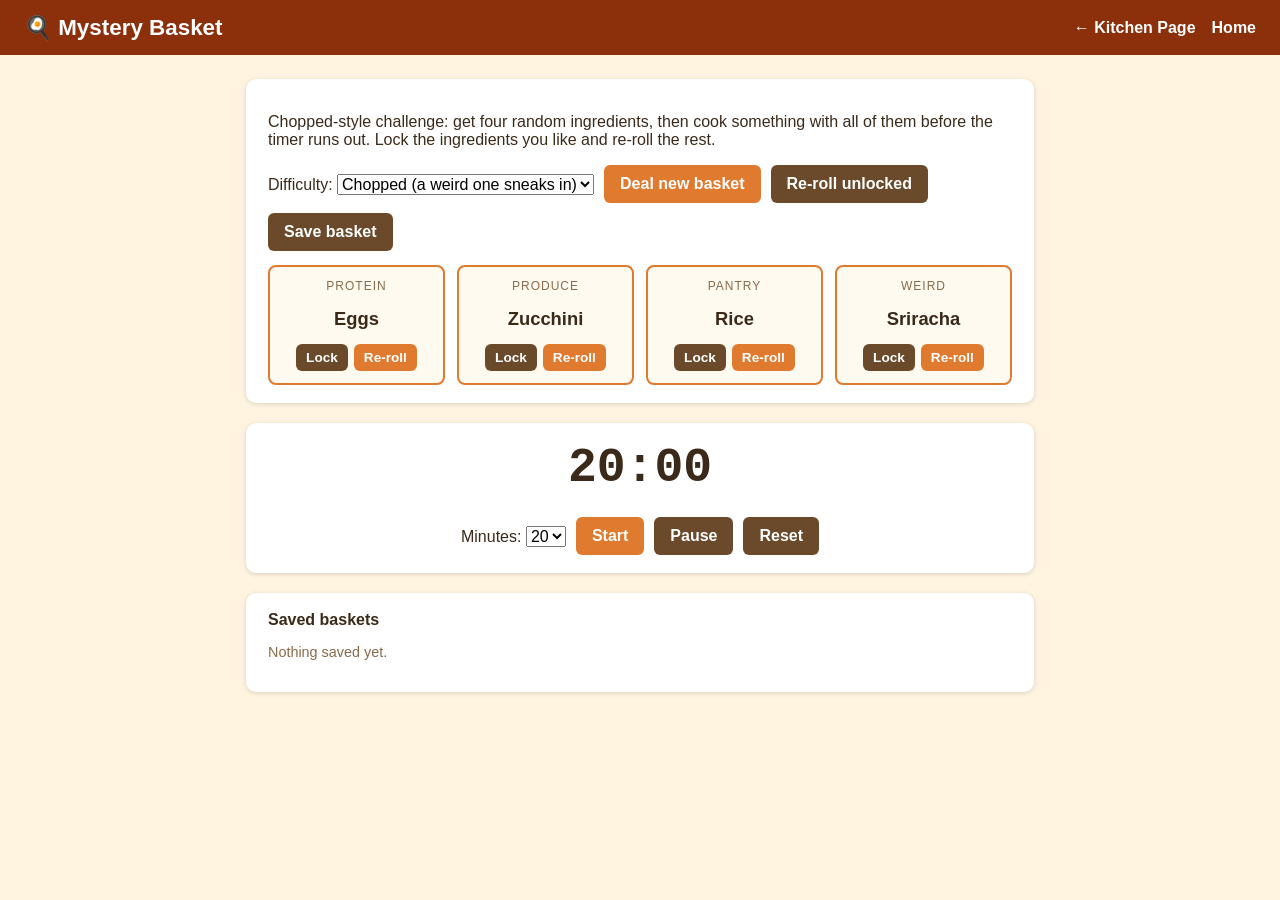
==== app.html @ 7ee99f52 "Add files via upload" ====
<!DOCTYPE html>
<html lang="en">
<head>
<meta charset="UTF-8">
<meta name="viewport" content="width=device-width, initial-scale=1">
<title>Mystery Basket</title>
<style>
  :root { --brand:#8c2f0b; --accent:#e07a2f; --bg:#fff4e0; --ink:#3b2a1a; }
  * { box-sizing: border-box; }
  body { margin:0; font-family: Arial, sans-serif; background:var(--bg); color:var(--ink); }
  header { background:var(--brand); color:#fff; padding:14px 24px; display:flex; justify-content:space-between; align-items:center; flex-wrap:wrap; gap:8px; }
  header a { color:#fff; font-weight:bold; text-decoration:none; margin-left:16px; }
  h1 { margin:0; font-size:1.4rem; }
  main { max-width:820px; margin:24px auto; padding:0 16px; }
  .panel { background:#fff; border-radius:10px; padding:18px 22px; margin-bottom:20px; box-shadow:0 1px 5px rgba(0,0,0,.15); }
  .controls { display:flex; gap:10px; flex-wrap:wrap; align-items:center; }
  button { font-size:1rem; border:0; border-radius:6px; padding:10px 16px; cursor:pointer; background:var(--accent); color:#fff; font-weight:bold; }
  button:hover { filter:brightness(.92); }
  button.secondary { background:#6b4a2b; }
  button.small { padding:6px 10px; font-size:.85rem; }
  select, label { font-size:1rem; }
  #basket { display:grid; grid-template-columns:repeat(auto-fit,minmax(170px,1fr)); gap:12px; margin-top:14px; }
  .item { border:2px solid var(--accent); border-radius:8px; padding:12px; text-align:center; background:#fffaf0; min-height:120px; display:flex; flex-direction:column; justify-content:space-between; }
  .item.locked { border-color:var(--brand); background:#ffe3b3; }
  .cat { font-size:.75rem; text-transform:uppercase; letter-spacing:1px; color:#8a6a4a; }
  .name { font-size:1.15rem; font-weight:bold; margin:8px 0; }
  .item-buttons { display:flex; gap:6px; justify-content:center; }
  #timer { font-size:3rem; font-weight:bold; text-align:center; font-family:"Courier New",monospace; }
  #timer.warn { color:#c0392b; }
  #status { text-align:center; min-height:1.4em; font-weight:bold; }
  ul#history { padding-left:20px; margin:8px 0 0; }
  .muted { color:#8a6a4a; font-size:.9rem; }
</style>
</head>
<body>
<header>
  <h1>&#127859; Mystery Basket</h1>
  <nav><a href="scratch.html">&larr; Kitchen Page</a><a href="index.html">Home</a></nav>
</header>

<main>
  <div class="panel">
    <p>Chopped-style challenge: get four random ingredients, then cook something with all of them before the timer runs out.
       Lock the ingredients you like and re-roll the rest.</p>
    <div class="controls">
      <label>Difficulty:
        <select id="difficulty">
          <option value="easy">Friendly (normal pantry items)</option>
          <option value="medium" selected>Chopped (a weird one sneaks in)</option>
          <option value="hard">Chaos (two weird ingredients)</option>
        </select>
      </label>
      <button id="deal">Deal new basket</button>
      <button id="reroll" class="secondary">Re-roll unlocked</button>
      <button id="save" class="secondary">Save basket</button>
    </div>
    <div id="basket" aria-live="polite"></div>
  </div>

  <div class="panel">
    <div id="timer">20:00</div>
    <div id="status"></div>
    <div class="controls" style="justify-content:center;">
      <label>Minutes: <select id="minutes"><option>10</option><option>15</option><option selected>20</option><option>30</option></select></label>
      <button id="start">Start</button>
      <button id="pause" class="secondary">Pause</button>
      <button id="reset" class="secondary">Reset</button>
    </div>
  </div>

  <div class="panel">
    <strong>Saved baskets</strong>
    <ul id="history"></ul>
    <p class="muted" id="history-empty">Nothing saved yet.</p>
  </div>
</main>

<script>
  // Ingredient pools by category. "weird" items are the Chopped-style curveballs.
  const POOLS = {
    Protein:  ["Chicken thighs","Ground beef","Salmon","Shrimp","Eggs","Tofu","Pork chops","Canned tuna","Sausage","Black beans"],
    Produce:  ["Sweet potato","Spinach","Bell pepper","Mango","Zucchini","Mushrooms","Apples","Cabbage","Lemons","Avocado"],
    Pantry:   ["Pasta","Rice","Tortillas","Peanut butter","Coconut milk","Oats","Honey","Soy sauce","Bread","Canned tomatoes"],
    Weird:    ["Gummy bears","Pickle juice","Hot Cheetos","Marshmallows","Ranch dressing","Canned spaghetti","Crushed Oreos","Sriracha","Maple syrup","Sardines"]
  };
  const NORMAL_CATS = ["Protein","Produce","Pantry"];

  let basket = [];      // [{cat, name, locked}]
  let timerId = null, remaining = 20 * 60;

  const $ = id => document.getElementById(id);
  const pick = arr => arr[Math.floor(Math.random() * arr.length)];

  // Which categories fill the 4 slots for each difficulty
  function slotsFor(level) {
    if (level === "easy")   return ["Protein","Produce","Pantry", pick(NORMAL_CATS)];
    if (level === "medium") return ["Protein","Produce","Pantry","Weird"];
    return ["Protein", pick(["Produce","Pantry"]), "Weird", "Weird"];
  }

  function rollItem(cat, avoid) {
    let name, tries = 0;
    do { name = pick(POOLS[cat]); tries++; } while (avoid.includes(name) && tries < 30);
    return { cat, name, locked: false };
  }

  function deal() {
    const slots = slotsFor($("difficulty").value);
    basket = [];
    slots.forEach(cat => basket.push(rollItem(cat, basket.map(b => b.name))));
    render();
  }

  function rerollUnlocked() {
    if (!basket.length) return deal();
    basket = basket.map((it, i) => {
      if (it.locked) return it;
      return rollItem(it.cat, basket.map(b => b.name));
    });
    render();
  }

  function rerollOne(i) {
    if (basket[i].locked) return;
    basket[i] = rollItem(basket[i].cat, basket.map(b => b.name));
    render();
  }

  function toggleLock(i) { basket[i].locked = !basket[i].locked; render(); }

  function render() {
    const el = $("basket");
    el.innerHTML = "";
    basket.forEach((it, i) => {
      const d = document.createElement("div");
      d.className = "item" + (it.locked ? " locked" : "");
      d.innerHTML = '<div class="cat"></div><div class="name"></div><div class="item-buttons"></div>';
      d.querySelector(".cat").textContent = it.cat;
      d.querySelector(".name").textContent = it.name;
      const bar = d.querySelector(".item-buttons");
      const lock = document.createElement("button");
      lock.className = "small secondary";
      lock.textContent = it.locked ? "Unlock" : "Lock";
      lock.onclick = () => toggleLock(i);
      const re = document.createElement("button");
      re.className = "small";
      re.textContent = "Re-roll";
      re.onclick = () => rerollOne(i);
      bar.append(lock, re);
      el.appendChild(d);
    });
  }

  /* ---------- Timer ---------- */
  function fmt(s) {
    const m = String(Math.floor(s / 60)).padStart(2, "0");
    const r = String(s % 60).padStart(2, "0");
    return m + ":" + r;
  }
  function drawTimer() {
    $("timer").textContent = fmt(remaining);
    $("timer").classList.toggle("warn", remaining <= 60 && remaining > 0);
  }
  function start() {
    if (timerId) return;
    if (!basket.length) deal();
    if (remaining <= 0) remaining = parseInt($("minutes").value, 10) * 60;
    $("status").textContent = "Cook!";
    timerId = setInterval(() => {
      remaining--;
      drawTimer();
      if (remaining === 60) $("status").textContent = "One minute left!";
      if (remaining <= 0) {
        clearInterval(timerId); timerId = null;
        $("status").textContent = "Time! Hands up, step away from the stove.";
      }
    }, 1000);
  }
  function pause() {
    if (timerId) { clearInterval(timerId); timerId = null; $("status").textContent = "Paused"; }
  }
  function resetTimer() {
    pause();
    remaining = parseInt($("minutes").value, 10) * 60;
    $("status").textContent = "";
    drawTimer();
  }

  /* ---------- Saved baskets (localStorage, wrapped in try/catch) ---------- */
  function loadSaved() {
    try { return JSON.parse(localStorage.getItem("baskets") || "[]"); } catch (e) { return []; }
  }
  function storeSaved(list) {
    try { localStorage.setItem("baskets", JSON.stringify(list)); } catch (e) { /* storage unavailable */ }
  }
  let saved = loadSaved();
  function renderSaved() {
    const ul = $("history");
    ul.innerHTML = "";
    saved.slice().reverse().forEach(txt => {
      const li = document.createElement("li");
      li.textContent = txt;
      ul.appendChild(li);
    });
    $("history-empty").style.display = saved.length ? "none" : "block";
  }
  function saveBasket() {
    if (!basket.length) return;
    saved.push(basket.map(b => b.name).join(" + "));
    if (saved.length > 10) saved.shift();
    storeSaved(saved);
    renderSaved();
  }

  $("deal").onclick = deal;
  $("reroll").onclick = rerollUnlocked;
  $("save").onclick = saveBasket;
  $("start").onclick = start;
  $("pause").onclick = pause;
  $("reset").onclick = resetTimer;
  $("minutes").onchange = resetTimer;

  deal();
  renderSaved();
  drawTimer();
</script>
</body>
</html>
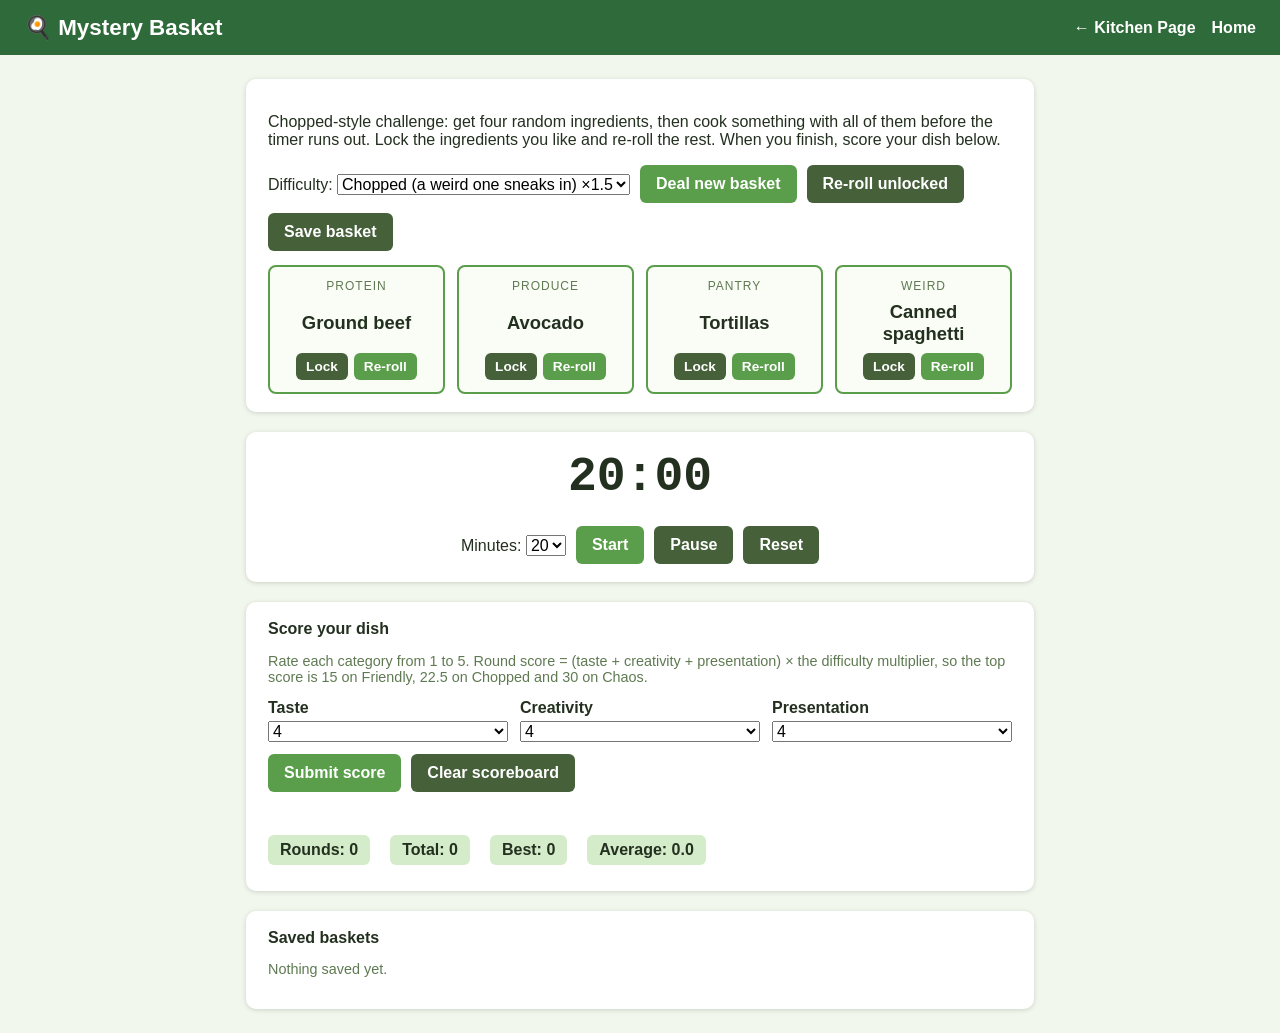
==== commit 734bb8ed: "Refactor app.html for enhanced game features Updated styles and functionality for the Mystery Basket" ====
--- a/app.html
+++ b/app.html
@@ -5,224 +5,304 @@
 <meta name="viewport" content="width=device-width, initial-scale=1">
 <title>Mystery Basket</title>
 <style>
-  :root { --brand:#8c2f0b; --accent:#e07a2f; --bg:#fff4e0; --ink:#3b2a1a; }
-  * { box-sizing: border-box; }
-  body { margin:0; font-family: Arial, sans-serif; background:var(--bg); color:var(--ink); }
-  header { background:var(--brand); color:#fff; padding:14px 24px; display:flex; justify-content:space-between; align-items:center; flex-wrap:wrap; gap:8px; }
-  header a { color:#fff; font-weight:bold; text-decoration:none; margin-left:16px; }
-  h1 { margin:0; font-size:1.4rem; }
-  main { max-width:820px; margin:24px auto; padding:0 16px; }
-  .panel { background:#fff; border-radius:10px; padding:18px 22px; margin-bottom:20px; box-shadow:0 1px 5px rgba(0,0,0,.15); }
-  .controls { display:flex; gap:10px; flex-wrap:wrap; align-items:center; }
-  button { font-size:1rem; border:0; border-radius:6px; padding:10px 16px; cursor:pointer; background:var(--accent); color:#fff; font-weight:bold; }
-  button:hover { filter:brightness(.92); }
-  button.secondary { background:#6b4a2b; }
-  button.small { padding:6px 10px; font-size:.85rem; }
-  select, label { font-size:1rem; }
-  #basket { display:grid; grid-template-columns:repeat(auto-fit,minmax(170px,1fr)); gap:12px; margin-top:14px; }
-  .item { border:2px solid var(--accent); border-radius:8px; padding:12px; text-align:center; background:#fffaf0; min-height:120px; display:flex; flex-direction:column; justify-content:space-between; }
-  .item.locked { border-color:var(--brand); background:#ffe3b3; }
-  .cat { font-size:.75rem; text-transform:uppercase; letter-spacing:1px; color:#8a6a4a; }
-  .name { font-size:1.15rem; font-weight:bold; margin:8px 0; }
-  .item-buttons { display:flex; gap:6px; justify-content:center; }
-  #timer { font-size:3rem; font-weight:bold; text-align:center; font-family:"Courier New",monospace; }
-  #timer.warn { color:#c0392b; }
-  #status { text-align:center; min-height:1.4em; font-weight:bold; }
-  ul#history { padding-left:20px; margin:8px 0 0; }
-  .muted { color:#8a6a4a; font-size:.9rem; }
+:root { --brand:#2f6b3a; --accent:#5a9e4b; --locked:#d4ecc9; --bg:#f1f7ec; --ink:#23301f; --soft:#5f7a52; --secondary:#46603a; }
+* { box-sizing: border-box; }
+body { margin:0; font-family: Arial, sans-serif; background:var(--bg); color:var(--ink); }
+header { background:var(--brand); color:#fff; padding:14px 24px; display:flex; justify-content:space-between; align-items:center; flex-wrap:wrap; gap:8px; }
+header a { color:#fff; font-weight:bold; text-decoration:none; margin-left:16px; }
+h1 { margin:0; font-size:1.4rem; }
+main { max-width:820px; margin:24px auto; padding:0 16px; }
+.panel { background:#fff; border-radius:10px; padding:18px 22px; margin-bottom:20px; box-shadow:0 1px 5px rgba(0,0,0,.15); }
+.controls { display:flex; gap:10px; flex-wrap:wrap; align-items:center; }
+button { font-size:1rem; border:0; border-radius:6px; padding:10px 16px; cursor:pointer; background:var(--accent); color:#fff; font-weight:bold; }
+button:hover { filter:brightness(.92); }
+button.secondary { background:var(--secondary); }
+button.small { padding:6px 10px; font-size:.85rem; }
+select, label { font-size:1rem; }
+#basket { display:grid; grid-template-columns:repeat(auto-fit,minmax(170px,1fr)); gap:12px; margin-top:14px; }
+.item { border:2px solid var(--accent); border-radius:8px; padding:12px; text-align:center; background:#f9fdf6; min-height:120px; display:flex; flex-direction:column; justify-content:space-between; }
+.item.locked { border-color:var(--brand); background:var(--locked); }
+.cat { font-size:.75rem; text-transform:uppercase; letter-spacing:1px; color:var(--soft); }
+.name { font-size:1.15rem; font-weight:bold; margin:8px 0; }
+.item-buttons { display:flex; gap:6px; justify-content:center; }
+#timer { font-size:3rem; font-weight:bold; text-align:center; font-family:"Courier New",monospace; }
+#timer.warn { color:#c0392b; }
+#status { text-align:center; min-height:1.4em; font-weight:bold; }
+ul.log { padding-left:20px; margin:8px 0 0; }
+.muted { color:var(--soft); font-size:.9rem; }
+.score-grid { display:grid; grid-template-columns:repeat(auto-fit,minmax(150px,1fr)); gap:12px; margin:12px 0; }
+.score-grid label { display:flex; flex-direction:column; gap:4px; font-weight:bold; }
+.stats { display:flex; gap:20px; flex-wrap:wrap; margin-top:12px; font-weight:bold; }
+.stats span { background:var(--locked); border-radius:6px; padding:6px 12px; }
+#round-result { font-weight:bold; min-height:1.4em; margin-top:8px; }
 </style>
 </head>
 <body>
 <header>
-  <h1>&#127859; Mystery Basket</h1>
-  <nav><a href="scratch.html">&larr; Kitchen Page</a><a href="index.html">Home</a></nav>
+<h1>&#127859; Mystery Basket</h1>
+<nav><a href="scratch.html">&larr; Kitchen Page</a><a href="index.html">Home</a></nav>
 </header>
 
 <main>
-  <div class="panel">
-    <p>Chopped-style challenge: get four random ingredients, then cook something with all of them before the timer runs out.
-       Lock the ingredients you like and re-roll the rest.</p>
-    <div class="controls">
-      <label>Difficulty:
-        <select id="difficulty">
-          <option value="easy">Friendly (normal pantry items)</option>
-          <option value="medium" selected>Chopped (a weird one sneaks in)</option>
-          <option value="hard">Chaos (two weird ingredients)</option>
-        </select>
-      </label>
-      <button id="deal">Deal new basket</button>
-      <button id="reroll" class="secondary">Re-roll unlocked</button>
-      <button id="save" class="secondary">Save basket</button>
-    </div>
-    <div id="basket" aria-live="polite"></div>
-  </div>
-
-  <div class="panel">
-    <div id="timer">20:00</div>
-    <div id="status"></div>
-    <div class="controls" style="justify-content:center;">
-      <label>Minutes: <select id="minutes"><option>10</option><option>15</option><option selected>20</option><option>30</option></select></label>
-      <button id="start">Start</button>
-      <button id="pause" class="secondary">Pause</button>
-      <button id="reset" class="secondary">Reset</button>
-    </div>
-  </div>
-
-  <div class="panel">
-    <strong>Saved baskets</strong>
-    <ul id="history"></ul>
-    <p class="muted" id="history-empty">Nothing saved yet.</p>
-  </div>
+<div class="panel">
+<p>Chopped-style challenge: get four random ingredients, then cook something with all of them before the timer runs out.
+Lock the ingredients you like and re-roll the rest. When you finish, score your dish below.</p>
+<div class="controls">
+<label>Difficulty:
+<select id="difficulty">
+<option value="easy">Friendly (normal pantry items) &times;1</option>
+<option value="medium" selected>Chopped (a weird one sneaks in) &times;1.5</option>
+<option value="hard">Chaos (two weird ingredients) &times;2</option>
+</select>
+</label>
+<button id="deal">Deal new basket</button>
+<button id="reroll" class="secondary">Re-roll unlocked</button>
+<button id="save" class="secondary">Save basket</button>
+</div>
+<div id="basket" aria-live="polite"></div>
+</div>
+
+<div class="panel">
+<div id="timer">20:00</div>
+<div id="status"></div>
+<div class="controls" style="justify-content:center;">
+<label>Minutes: <select id="minutes"><option>10</option><option>15</option><option selected>20</option><option>30</option></select></label>
+<button id="start">Start</button>
+<button id="pause" class="secondary">Pause</button>
+<button id="reset" class="secondary">Reset</button>
+</div>
+</div>
+
+<div class="panel">
+<strong>Score your dish</strong>
+<p class="muted">Rate each category from 1 to 5. Round score = (taste + creativity + presentation) &times; the difficulty multiplier, so the top score is 15 on Friendly, 22.5 on Chopped and 30 on Chaos.</p>
+<div class="score-grid">
+<label>Taste
+<select id="s-taste"><option>1</option><option>2</option><option>3</option><option selected>4</option><option>5</option></select>
+</label>
+<label>Creativity
+<select id="s-creative"><option>1</option><option>2</option><option>3</option><option selected>4</option><option>5</option></select>
+</label>
+<label>Presentation
+<select id="s-present"><option>1</option><option>2</option><option>3</option><option selected>4</option><option>5</option></select>
+</label>
+</div>
+<div class="controls">
+<button id="submit-score">Submit score</button>
+<button id="clear-scores" class="secondary">Clear scoreboard</button>
+</div>
+<div id="round-result"></div>
+<div class="stats">
+<span id="stat-rounds">Rounds: 0</span>
+<span id="stat-total">Total: 0</span>
+<span id="stat-best">Best: 0</span>
+<span id="stat-avg">Average: 0</span>
+</div>
+<ul id="score-log" class="log"></ul>
+</div>
+
+<div class="panel">
+<strong>Saved baskets</strong>
+<ul id="history" class="log"></ul>
+<p class="muted" id="history-empty">Nothing saved yet.</p>
+</div>
 </main>
 
 <script>
-  // Ingredient pools by category. "weird" items are the Chopped-style curveballs.
-  const POOLS = {
-    Protein:  ["Chicken thighs","Ground beef","Salmon","Shrimp","Eggs","Tofu","Pork chops","Canned tuna","Sausage","Black beans"],
-    Produce:  ["Sweet potato","Spinach","Bell pepper","Mango","Zucchini","Mushrooms","Apples","Cabbage","Lemons","Avocado"],
-    Pantry:   ["Pasta","Rice","Tortillas","Peanut butter","Coconut milk","Oats","Honey","Soy sauce","Bread","Canned tomatoes"],
-    Weird:    ["Gummy bears","Pickle juice","Hot Cheetos","Marshmallows","Ranch dressing","Canned spaghetti","Crushed Oreos","Sriracha","Maple syrup","Sardines"]
-  };
-  const NORMAL_CATS = ["Protein","Produce","Pantry"];
-
-  let basket = [];      // [{cat, name, locked}]
-  let timerId = null, remaining = 20 * 60;
-
-  const $ = id => document.getElementById(id);
-  const pick = arr => arr[Math.floor(Math.random() * arr.length)];
-
-  // Which categories fill the 4 slots for each difficulty
-  function slotsFor(level) {
-    if (level === "easy")   return ["Protein","Produce","Pantry", pick(NORMAL_CATS)];
-    if (level === "medium") return ["Protein","Produce","Pantry","Weird"];
-    return ["Protein", pick(["Produce","Pantry"]), "Weird", "Weird"];
-  }
-
-  function rollItem(cat, avoid) {
-    let name, tries = 0;
-    do { name = pick(POOLS[cat]); tries++; } while (avoid.includes(name) && tries < 30);
-    return { cat, name, locked: false };
-  }
-
-  function deal() {
-    const slots = slotsFor($("difficulty").value);
-    basket = [];
-    slots.forEach(cat => basket.push(rollItem(cat, basket.map(b => b.name))));
-    render();
-  }
-
-  function rerollUnlocked() {
-    if (!basket.length) return deal();
-    basket = basket.map((it, i) => {
-      if (it.locked) return it;
-      return rollItem(it.cat, basket.map(b => b.name));
-    });
-    render();
-  }
-
-  function rerollOne(i) {
-    if (basket[i].locked) return;
-    basket[i] = rollItem(basket[i].cat, basket.map(b => b.name));
-    render();
-  }
-
-  function toggleLock(i) { basket[i].locked = !basket[i].locked; render(); }
-
-  function render() {
-    const el = $("basket");
-    el.innerHTML = "";
-    basket.forEach((it, i) => {
-      const d = document.createElement("div");
-      d.className = "item" + (it.locked ? " locked" : "");
-      d.innerHTML = '<div class="cat"></div><div class="name"></div><div class="item-buttons"></div>';
-      d.querySelector(".cat").textContent = it.cat;
-      d.querySelector(".name").textContent = it.name;
-      const bar = d.querySelector(".item-buttons");
-      const lock = document.createElement("button");
-      lock.className = "small secondary";
-      lock.textContent = it.locked ? "Unlock" : "Lock";
-      lock.onclick = () => toggleLock(i);
-      const re = document.createElement("button");
-      re.className = "small";
-      re.textContent = "Re-roll";
-      re.onclick = () => rerollOne(i);
-      bar.append(lock, re);
-      el.appendChild(d);
-    });
-  }
-
-  /* ---------- Timer ---------- */
-  function fmt(s) {
-    const m = String(Math.floor(s / 60)).padStart(2, "0");
-    const r = String(s % 60).padStart(2, "0");
-    return m + ":" + r;
-  }
-  function drawTimer() {
-    $("timer").textContent = fmt(remaining);
-    $("timer").classList.toggle("warn", remaining <= 60 && remaining > 0);
-  }
-  function start() {
-    if (timerId) return;
-    if (!basket.length) deal();
-    if (remaining <= 0) remaining = parseInt($("minutes").value, 10) * 60;
-    $("status").textContent = "Cook!";
-    timerId = setInterval(() => {
-      remaining--;
-      drawTimer();
-      if (remaining === 60) $("status").textContent = "One minute left!";
-      if (remaining <= 0) {
-        clearInterval(timerId); timerId = null;
-        $("status").textContent = "Time! Hands up, step away from the stove.";
-      }
-    }, 1000);
-  }
-  function pause() {
-    if (timerId) { clearInterval(timerId); timerId = null; $("status").textContent = "Paused"; }
-  }
-  function resetTimer() {
-    pause();
-    remaining = parseInt($("minutes").value, 10) * 60;
-    $("status").textContent = "";
-    drawTimer();
-  }
-
-  /* ---------- Saved baskets (localStorage, wrapped in try/catch) ---------- */
-  function loadSaved() {
-    try { return JSON.parse(localStorage.getItem("baskets") || "[]"); } catch (e) { return []; }
-  }
-  function storeSaved(list) {
-    try { localStorage.setItem("baskets", JSON.stringify(list)); } catch (e) { /* storage unavailable */ }
-  }
-  let saved = loadSaved();
-  function renderSaved() {
-    const ul = $("history");
-    ul.innerHTML = "";
-    saved.slice().reverse().forEach(txt => {
-      const li = document.createElement("li");
-      li.textContent = txt;
-      ul.appendChild(li);
-    });
-    $("history-empty").style.display = saved.length ? "none" : "block";
-  }
-  function saveBasket() {
-    if (!basket.length) return;
-    saved.push(basket.map(b => b.name).join(" + "));
-    if (saved.length > 10) saved.shift();
-    storeSaved(saved);
-    renderSaved();
-  }
-
-  $("deal").onclick = deal;
-  $("reroll").onclick = rerollUnlocked;
-  $("save").onclick = saveBasket;
-  $("start").onclick = start;
-  $("pause").onclick = pause;
-  $("reset").onclick = resetTimer;
-  $("minutes").onchange = resetTimer;
-
-  deal();
-  renderSaved();
-  drawTimer();
+// Ingredient pools by category. "Weird" items are the Chopped-style curveballs.
+// Draft lists: edit these to match your own pantry.
+const POOLS = {
+Protein: ["Chicken thighs","Ground beef","Salmon","Shrimp","Eggs","Tofu","Pork chops","Chorizo","Steak","Black beans","Italian sausage","Canned tuna"],
+Produce: ["Sweet potato","Spinach","Bell pepper","Mango","Zucchini","Mushrooms","Jalapenos","Cabbage","Limes","Avocado","Corn on the cob","Red onion"],
+Pantry: ["Pasta","Rice","Tortillas","Peanut butter","Coconut milk","Oats","Honey","Soy sauce","Bread","Canned tomatoes","Cotija cheese","Tortilla chips"],
+Weird: ["Gummy bears","Pickle juice","Hot Cheetos","Marshmallows","Ranch dressing","Canned spaghetti","Crushed Oreos","Sriracha","Maple syrup","Sardines","Dr Pepper","Funeral potatoes"]
+};
+const NORMAL_CATS = ["Protein","Produce","Pantry"];
+const MULTIPLIER = { easy: 1, medium: 1.5, hard: 2 };
+
+let basket = []; // [{cat, name, locked}]
+let timerId = null, remaining = 20 * 60;
+
+const $ = id => document.getElementById(id);
+const pick = arr => arr[Math.floor(Math.random() * arr.length)];
+
+// Which categories fill the 4 slots for each difficulty
+function slotsFor(level) {
+if (level === "easy") return ["Protein","Produce","Pantry", pick(NORMAL_CATS)];
+if (level === "medium") return ["Protein","Produce","Pantry","Weird"];
+return ["Protein", pick(["Produce","Pantry"]), "Weird", "Weird"];
+}
+
+function rollItem(cat, avoid) {
+let name, tries = 0;
+do { name = pick(POOLS[cat]); tries++; } while (avoid.includes(name) && tries < 30);
+return { cat, name, locked: false };
+}
+
+function deal() {
+const slots = slotsFor($("difficulty").value);
+basket = [];
+slots.forEach(cat => basket.push(rollItem(cat, basket.map(b => b.name))));
+render();
+}
+
+function rerollUnlocked() {
+if (!basket.length) return deal();
+basket = basket.map((it, i) => {
+if (it.locked) return it;
+return rollItem(it.cat, basket.map(b => b.name));
+});
+render();
+}
+
+function rerollOne(i) {
+if (basket[i].locked) return;
+basket[i] = rollItem(basket[i].cat, basket.map(b => b.name));
+render();
+}
+
+function toggleLock(i) { basket[i].locked = !basket[i].locked; render(); }
+
+function render() {
+const el = $("basket");
+el.innerHTML = "";
+basket.forEach((it, i) => {
+const d = document.createElement("div");
+d.className = "item" + (it.locked ? " locked" : "");
+d.innerHTML = '<div class="cat"></div><div class="name"></div><div class="item-buttons"></div>';
+d.querySelector(".cat").textContent = it.cat;
+d.querySelector(".name").textContent = it.name;
+const btns = d.querySelector(".item-buttons");
+const lockBtn = document.createElement("button");
+lockBtn.className = "small secondary";
+lockBtn.textContent = it.locked ? "Unlock" : "Lock";
+lockBtn.onclick = () => toggleLock(i);
+const rollBtn = document.createElement("button");
+rollBtn.className = "small";
+rollBtn.textContent = "Re-roll";
+rollBtn.onclick = () => rerollOne(i);
+btns.appendChild(lockBtn);
+btns.appendChild(rollBtn);
+el.appendChild(d);
+});
+}
+
+/* ---------- Timer ---------- */
+function fmt(s) {
+const m = String(Math.floor(s / 60)).padStart(2, "0");
+const r = String(s % 60).padStart(2, "0");
+return m + ":" + r;
+}
+function drawTimer() {
+$("timer").textContent = fmt(remaining);
+$("timer").classList.toggle("warn", remaining <= 60 && remaining > 0);
+}
+function start() {
+if (timerId) return;
+if (!basket.length) deal();
+if (remaining <= 0) remaining = parseInt($("minutes").value, 10) * 60;
+$("status").textContent = "Cook!";
+timerId = setInterval(() => {
+remaining--;
+drawTimer();
+if (remaining === 60) $("status").textContent = "One minute left!";
+if (remaining <= 0) {
+clearInterval(timerId); timerId = null;
+$("status").textContent = "Time! Hands up, step away from the stove. Now score your dish below.";
+}
+}, 1000);
+}
+function pause() {
+if (timerId) { clearInterval(timerId); timerId = null; $("status").textContent = "Paused"; }
+}
+function resetTimer() {
+pause();
+remaining = parseInt($("minutes").value, 10) * 60;
+$("status").textContent = "";
+drawTimer();
+}
+
+/* ---------- Storage helpers (localStorage, wrapped in try/catch) ---------- */
+function load(key) {
+try { return JSON.parse(localStorage.getItem(key) || "[]"); } catch (e) { return []; }
+}
+function store(key, list) {
+try { localStorage.setItem(key, JSON.stringify(list)); } catch (e) { /* storage unavailable */ }
+}
+
+/* ---------- Saved baskets ---------- */
+let saved = load("baskets");
+function renderSaved() {
+const ul = $("history");
+ul.innerHTML = "";
+saved.slice().reverse().forEach(txt => {
+const li = document.createElement("li");
+li.textContent = txt;
+ul.appendChild(li);
+});
+$("history-empty").style.display = saved.length ? "none" : "block";
+}
+function saveBasket() {
+if (!basket.length) return;
+saved.push(basket.map(b => b.name).join(" + "));
+if (saved.length > 10) saved.shift();
+store("baskets", saved);
+renderSaved();
+}
+
+/* ---------- Scoring system ---------- */
+// Each entry: { dish: "A + B + C + D", level: "medium", raw: 12, score: 18 }
+let scores = load("scores");
+function renderScores() {
+const ul = $("score-log");
+ul.innerHTML = "";
+scores.slice().reverse().forEach(s => {
+const li = document.createElement("li");
+li.textContent = s.dish + ": " + s.raw + " x " + MULTIPLIER[s.level] + " = " + s.score;
+ul.appendChild(li);
+});
+const total = scores.reduce((sum, s) => sum + s.score, 0);
+const best = scores.reduce((m, s) => Math.max(m, s.score), 0);
+const avg = scores.length ? total / scores.length : 0;
+$("stat-rounds").textContent = "Rounds: " + scores.length;
+$("stat-total").textContent = "Total: " + total;
+$("stat-best").textContent = "Best: " + best;
+$("stat-avg").textContent = "Average: " + avg.toFixed(1);
+}
+function submitScore() {
+if (!basket.length) return;
+const raw = parseInt($("s-taste").value, 10) + parseInt($("s-creative").value, 10) + parseInt($("s-present").value, 10);
+const level = $("difficulty").value;
+const score = raw * MULTIPLIER[level];
+scores.push({ dish: basket.map(b => b.name).join(" + "), level: level, raw: raw, score: score });
+if (scores.length > 20) scores.shift();
+store("scores", scores);
+const best = scores.reduce((m, s) => Math.max(m, s.score), 0);
+$("round-result").textContent = "Round score: " + score + (score === best && scores.length > 1 ? " (new best!)" : "");
+renderScores();
+}
+function clearScores() {
+scores = [];
+store("scores", scores);
+$("round-result").textContent = "";
+renderScores();
+}
+
+$("deal").onclick = deal;
+$("reroll").onclick = rerollUnlocked;
+$("save").onclick = saveBasket;
+$("start").onclick = start;
+$("pause").onclick = pause;
+$("reset").onclick = resetTimer;
+$("minutes").onchange = resetTimer;
+$("submit-score").onclick = submitScore;
+$("clear-scores").onclick = clearScores;
+$("difficulty").onchange = deal;
+
+deal();
+renderSaved();
+renderScores();
+drawTimer();
 </script>
 </body>
 </html>
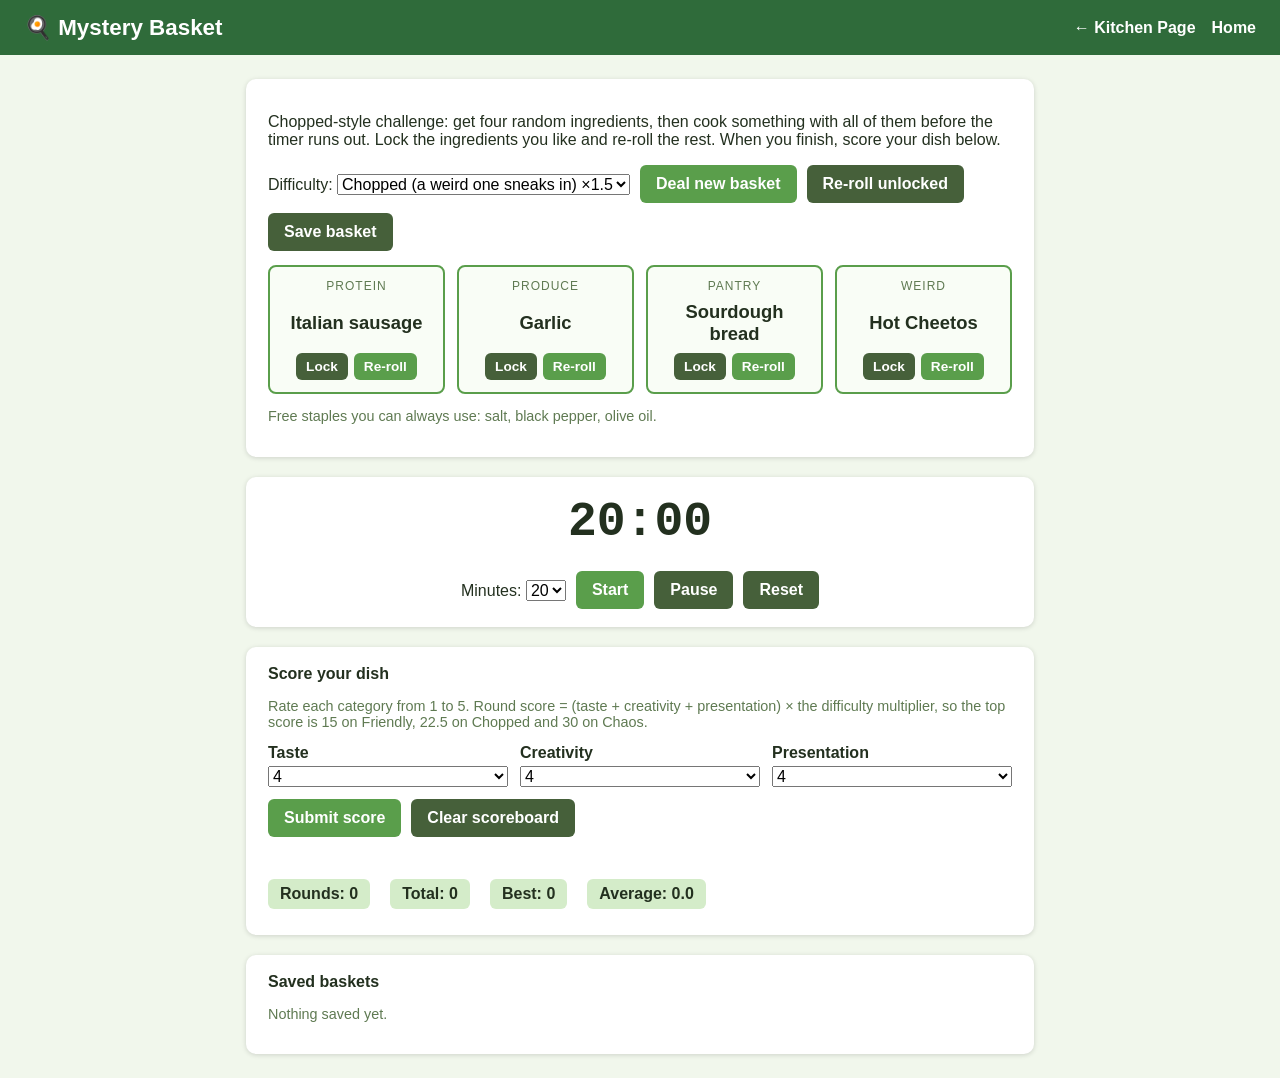
==== commit ecf412c3: "Revise ingredient pools and add free staples Updated ingredient pools and added free staples list." ====
--- a/app.html
+++ b/app.html
@@ -60,6 +60,7 @@
 <button id="save" class="secondary">Save basket</button>
 </div>
 <div id="basket" aria-live="polite"></div>
+<p class="muted" id="staples"></p>
 </div>
 
 <div class="panel">
@@ -110,13 +111,15 @@
 
 <script>
 // Ingredient pools by category. "Weird" items are the Chopped-style curveballs.
-// Draft lists: edit these to match your own pantry.
+// Built from Ian's real kitchen: the dishes he cooks most (creamy chicken spinach gnocchi, ground beef, sweet potatoes).
 const POOLS = {
-Protein: ["Chicken thighs","Ground beef","Salmon","Shrimp","Eggs","Tofu","Pork chops","Chorizo","Steak","Black beans","Italian sausage","Canned tuna"],
-Produce: ["Sweet potato","Spinach","Bell pepper","Mango","Zucchini","Mushrooms","Jalapenos","Cabbage","Limes","Avocado","Corn on the cob","Red onion"],
-Pantry: ["Pasta","Rice","Tortillas","Peanut butter","Coconut milk","Oats","Honey","Soy sauce","Bread","Canned tomatoes","Cotija cheese","Tortilla chips"],
+Protein: ["Chicken","Ground beef","Eggs","Salmon","Shrimp","Italian sausage","Steak","Chorizo"],
+Produce: ["Spinach","Tomatoes","Onion","Garlic","Sweet potatoes","Bell pepper","Mushrooms","Zucchini","Avocado","Jalapenos"],
+Pantry: ["Gnocchi","Flour","Butter","Heavy cream","Lemon juice","Sourdough bread","Pasta","Rice","Tortillas","Canned tomatoes","Coconut milk","Cotija cheese"],
 Weird: ["Gummy bears","Pickle juice","Hot Cheetos","Marshmallows","Ranch dressing","Canned spaghetti","Crushed Oreos","Sriracha","Maple syrup","Sardines","Dr Pepper","Funeral potatoes"]
 };
+// Free staples: always allowed in every round, so they never take up a basket slot.
+const FREE_STAPLES = ["salt","black pepper","olive oil"];
 const NORMAL_CATS = ["Protein","Produce","Pantry"];
 const MULTIPLIER = { easy: 1, medium: 1.5, hard: 2 };
 
@@ -185,6 +188,7 @@
 btns.appendChild(rollBtn);
 el.appendChild(d);
 });
+$("staples").textContent = "Free staples you can always use: " + FREE_STAPLES.join(", ") + ".";
 }
 
 /* ---------- Timer ---------- */
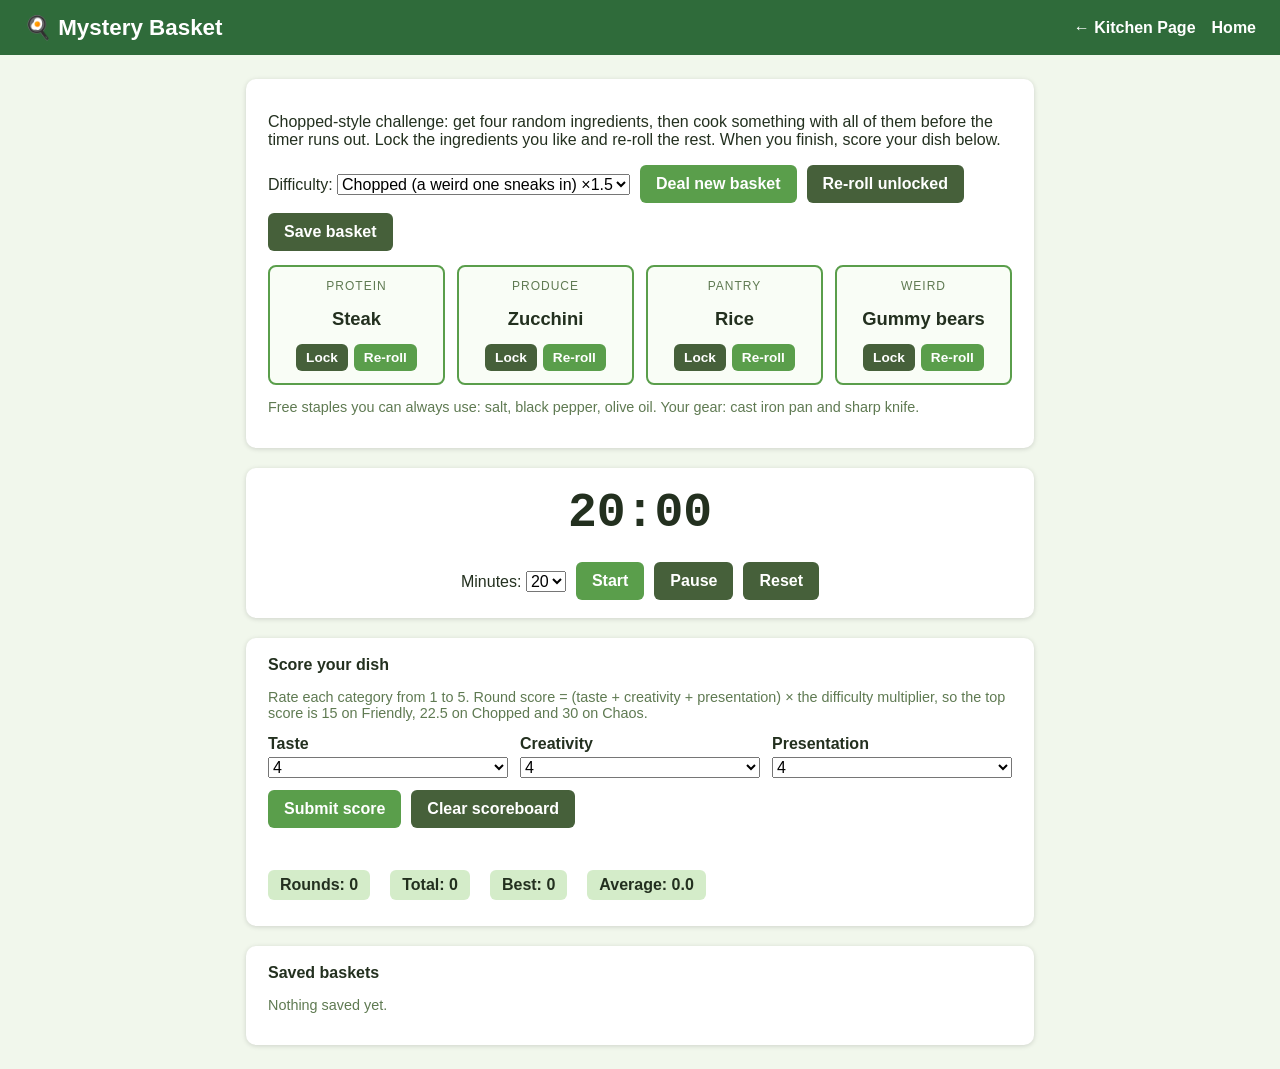
==== commit f0fe7411: "Include gear in staples text content Added gear information to the staples message." ====
--- a/app.html
+++ b/app.html
@@ -115,11 +115,13 @@
 const POOLS = {
 Protein: ["Chicken","Ground beef","Eggs","Salmon","Shrimp","Italian sausage","Steak","Chorizo"],
 Produce: ["Spinach","Tomatoes","Onion","Garlic","Sweet potatoes","Bell pepper","Mushrooms","Zucchini","Avocado","Jalapenos"],
-Pantry: ["Gnocchi","Flour","Butter","Heavy cream","Lemon juice","Sourdough bread","Pasta","Rice","Tortillas","Canned tomatoes","Coconut milk","Cotija cheese"],
-Weird: ["Gummy bears","Pickle juice","Hot Cheetos","Marshmallows","Ranch dressing","Canned spaghetti","Crushed Oreos","Sriracha","Maple syrup","Sardines","Dr Pepper","Funeral potatoes"]
+Pantry: ["Gnocchi","Flour","Butter","Heavy cream","Lemon juice","Sourdough bread","Chimichurri","Pasta","Rice","Tortillas","Canned tomatoes","Coconut milk","Cotija cheese"],
+Weird: ["Gummy bears","Pickle juice","Hot Cheetos","Marshmallows","Ranch dressing","Canned spaghetti","Crushed Oreos","Sriracha","Maple syrup","Sardines","Dr Pepper","Funeral potatoes","Ice cream"]
 };
 // Free staples: always allowed in every round, so they never take up a basket slot.
 const FREE_STAPLES = ["salt","black pepper","olive oil"];
+// Gear every cook gets: a cast iron pan and a well-sharpened knife.
+const GEAR = ["cast iron pan","sharp knife"];
 const NORMAL_CATS = ["Protein","Produce","Pantry"];
 const MULTIPLIER = { easy: 1, medium: 1.5, hard: 2 };
 
@@ -188,7 +190,7 @@
 btns.appendChild(rollBtn);
 el.appendChild(d);
 });
-$("staples").textContent = "Free staples you can always use: " + FREE_STAPLES.join(", ") + ".";
+$("staples").textContent = "Free staples you can always use: " + FREE_STAPLES.join(", ") + ". Your gear: " + GEAR.join(" and ") + ".";
 }
 
 /* ---------- Timer ---------- */
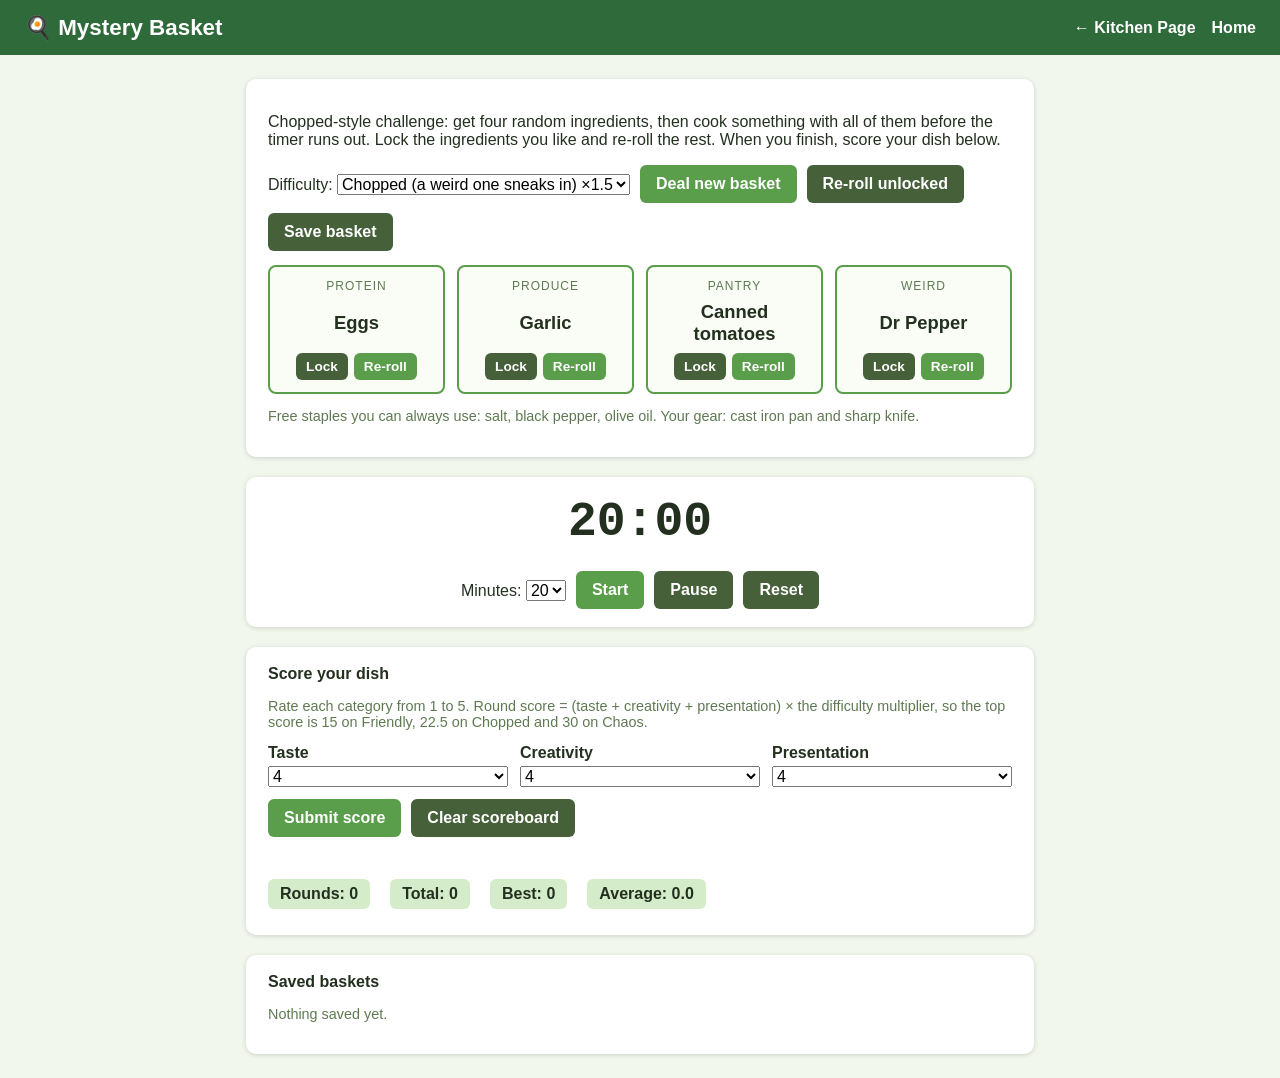
==== commit 4a85f2cc: "Rearrange items in the Weird category" ====
--- a/app.html
+++ b/app.html
@@ -116,7 +116,7 @@
 Protein: ["Chicken","Ground beef","Eggs","Salmon","Shrimp","Italian sausage","Steak","Chorizo"],
 Produce: ["Spinach","Tomatoes","Onion","Garlic","Sweet potatoes","Bell pepper","Mushrooms","Zucchini","Avocado","Jalapenos"],
 Pantry: ["Gnocchi","Flour","Butter","Heavy cream","Lemon juice","Sourdough bread","Chimichurri","Pasta","Rice","Tortillas","Canned tomatoes","Coconut milk","Cotija cheese"],
-Weird: ["Gummy bears","Pickle juice","Hot Cheetos","Marshmallows","Ranch dressing","Canned spaghetti","Crushed Oreos","Sriracha","Maple syrup","Sardines","Dr Pepper","Funeral potatoes","Ice cream"]
+Weird: ["Ice cream","Dr Pepper","Funeral potatoes","Hot Cheetos","Sriracha","Pickle juice","Maple syrup","Marshmallows"]
 };
 // Free staples: always allowed in every round, so they never take up a basket slot.
 const FREE_STAPLES = ["salt","black pepper","olive oil"];
